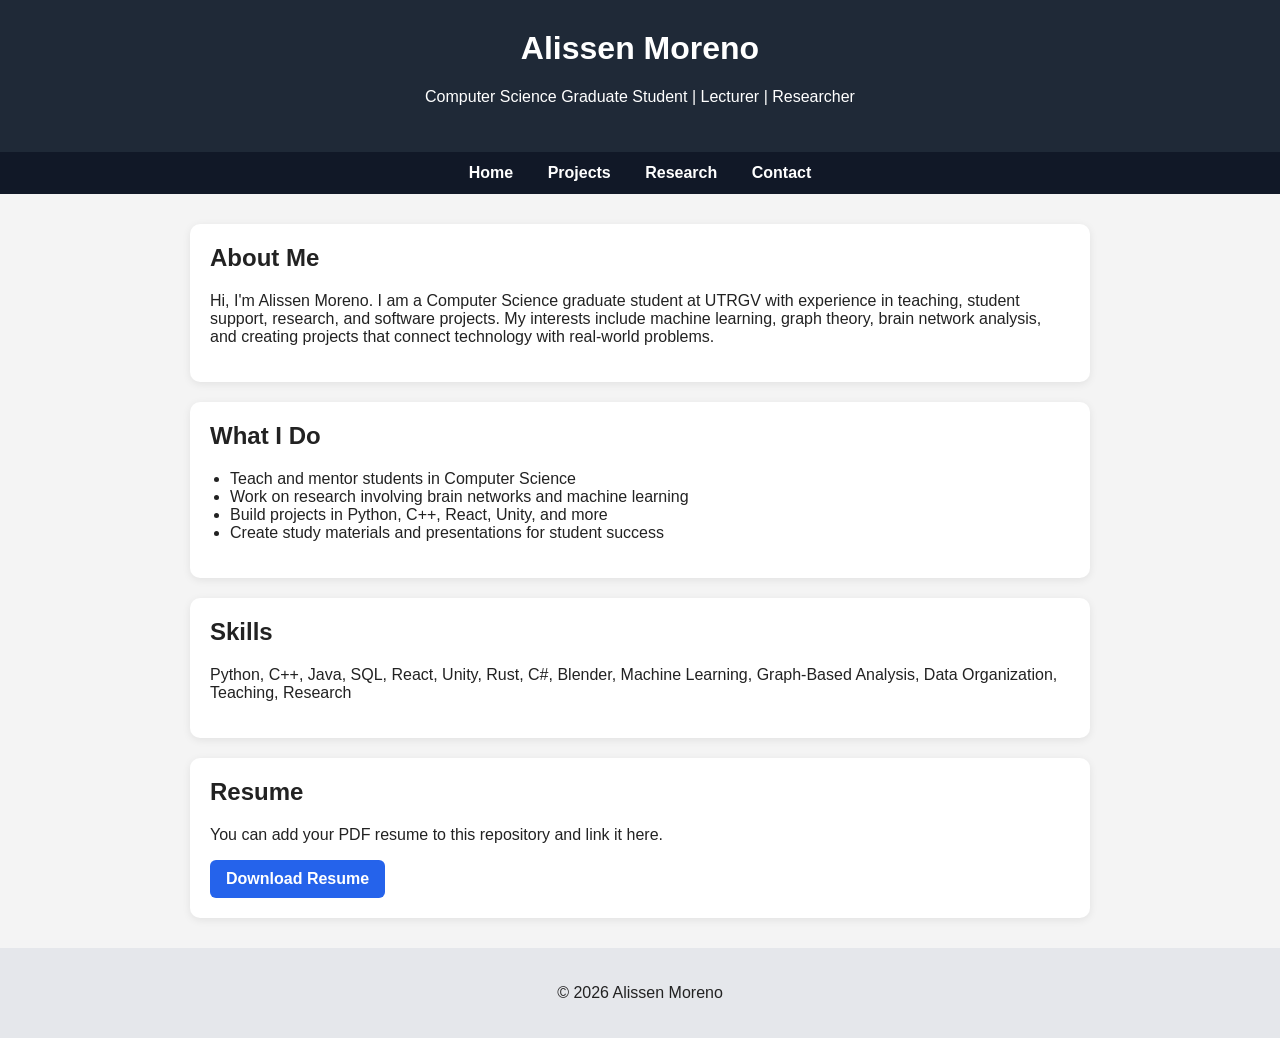
==== index.html @ 90a67d07 "starting out the webpage" ====
<!DOCTYPE html>
<html lang="en">
<head>
    <meta charset="UTF-8">
    <meta name="viewport" content="width=device-width, initial-scale=1.0">
    <title>Alissen Moreno | Home</title>
    <link rel="stylesheet" href="style.css">
</head>
<body>

    <header>
        <h1>Alissen Moreno</h1>
        <p>Computer Science Graduate Student | Lecturer | Researcher</p>
    </header>

    <nav>
        <a href="index.html">Home</a>
        <a href="projects.html">Projects</a>
        <a href="research.html">Research</a>
        <a href="contact.html">Contact</a>
    </nav>

    <main>
        <section class="card">
            <h2>About Me</h2>
            <p>
                Hi, I'm Alissen Moreno. I am a Computer Science graduate student at UTRGV
                with experience in teaching, student support, research, and software projects.
                My interests include machine learning, graph theory, brain network analysis,
                and creating projects that connect technology with real-world problems.
            </p>
        </section>

        <section class="card">
            <h2>What I Do</h2>
            <ul>
                <li>Teach and mentor students in Computer Science</li>
                <li>Work on research involving brain networks and machine learning</li>
                <li>Build projects in Python, C++, React, Unity, and more</li>
                <li>Create study materials and presentations for student success</li>
            </ul>
        </section>

        <section class="card">
            <h2>Skills</h2>
            <p>
                Python, C++, Java, SQL, React, Unity, Rust, C#, Blender, Machine Learning,
                Graph-Based Analysis, Data Organization, Teaching, Research
            </p>
        </section>

        <section class="card">
            <h2>Resume</h2>
            <p>You can add your PDF resume to this repository and link it here.</p>
            <a class="button" href="resume.pdf" target="_blank">Download Resume</a>
        </section>
    </main>

    <footer>
        <p>© 2026 Alissen Moreno</p>
    </footer>

</body>
</html>
---- style.css ----
body {
    font-family: Arial, sans-serif;
    margin: 0;
    background-color: #f4f4f4;
    color: #222;
}

header {
    background-color: #1f2937;
    color: white;
    text-align: center;
    padding: 30px 20px;
}

nav {
    background-color: #111827;
    text-align: center;
    padding: 12px;
}

nav a {
    color: white;
    text-decoration: none;
    margin: 0 15px;
    font-weight: bold;
}

nav a:hover {
    text-decoration: underline;
}

main {
    max-width: 900px;
    margin: 30px auto;
    padding: 0 20px;
}

.card {
    background-color: white;
    padding: 20px;
    margin-bottom: 20px;
    border-radius: 10px;
    box-shadow: 0 2px 8px rgba(0, 0, 0, 0.08);
}

h1, h2 {
    margin-top: 0;
}

ul {
    padding-left: 20px;
}

.button {
    display: inline-block;
    background-color: #2563eb;
    color: white;
    padding: 10px 16px;
    text-decoration: none;
    border-radius: 6px;
    font-weight: bold;
}

.button:hover {
    background-color: #1d4ed8;
}

footer {
    text-align: center;
    padding: 20px;
    background-color: #e5e7eb;
    margin-top: 30px;
}
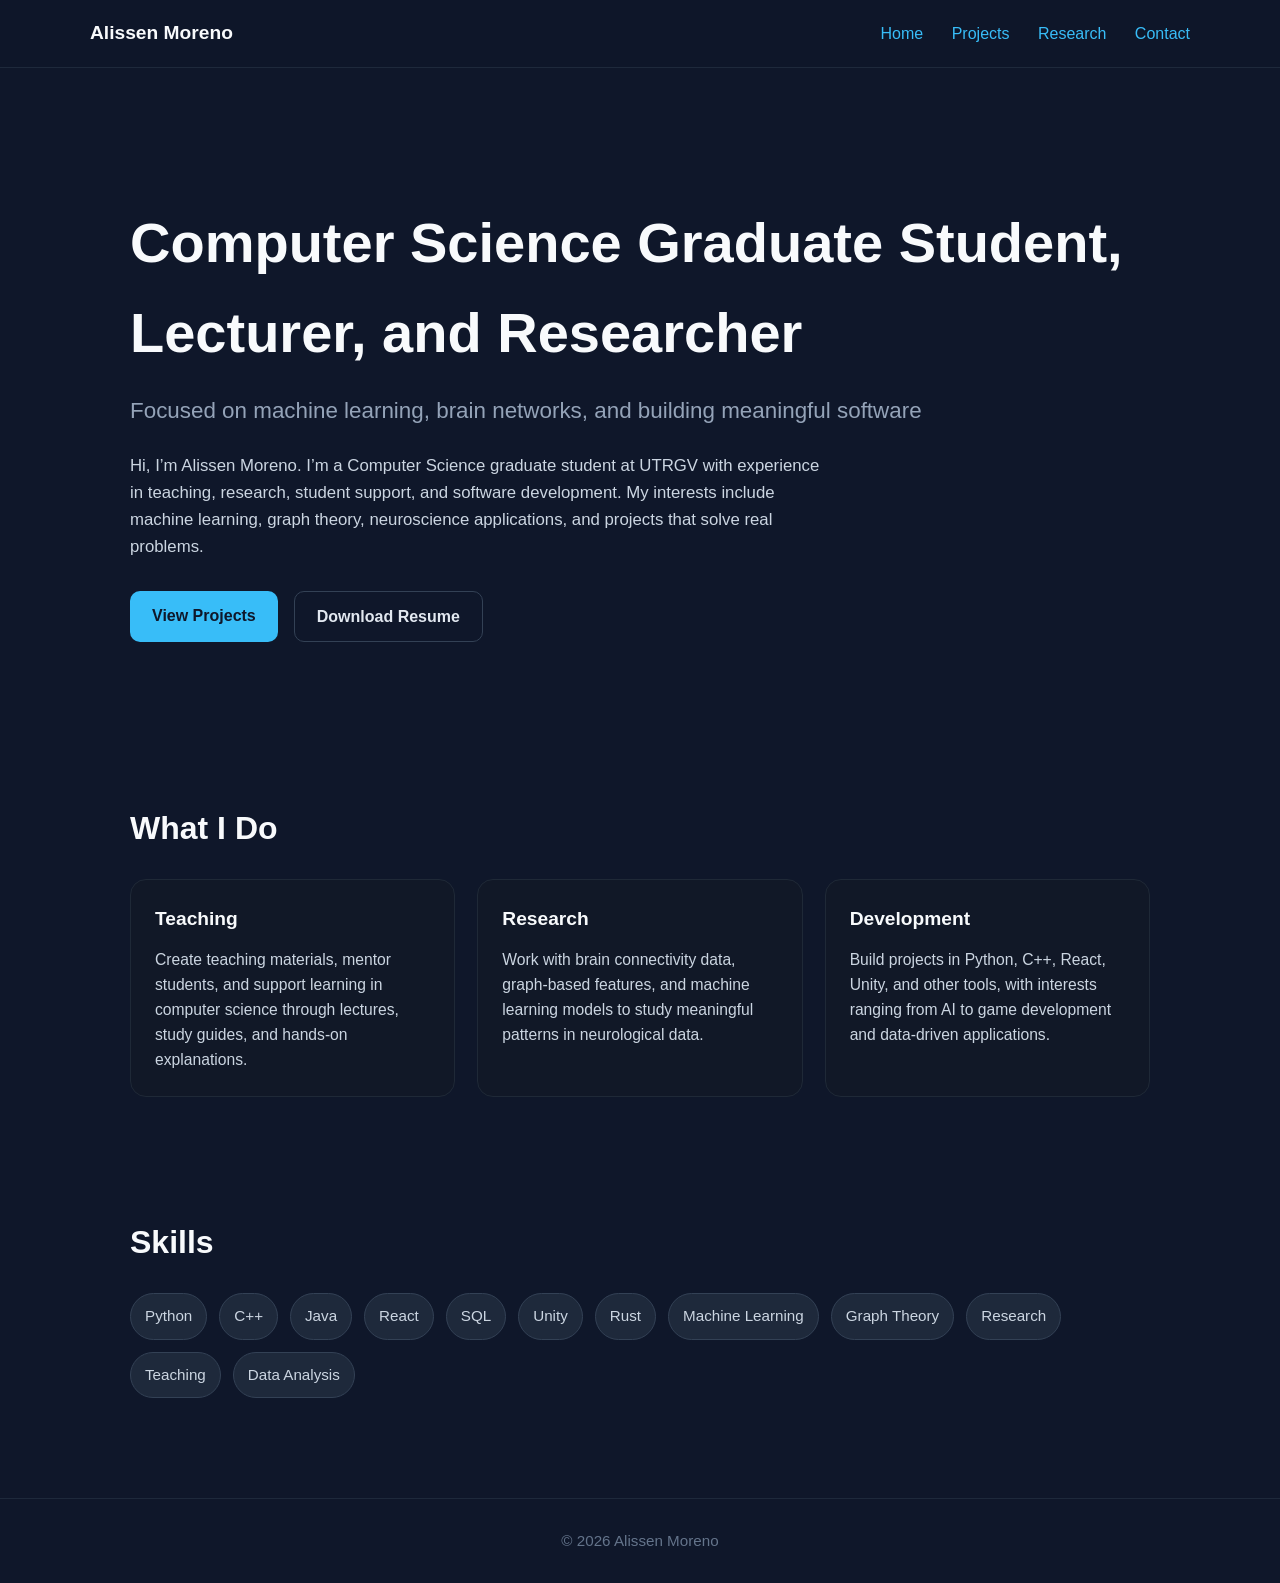
==== commit d8e3107f: "changed overall design" ====
--- a/index.html
+++ b/index.html
@@ -3,58 +3,82 @@
 <head>
     <meta charset="UTF-8">
     <meta name="viewport" content="width=device-width, initial-scale=1.0">
-    <title>Alissen Moreno | Home</title>
+    <title>Alissen Moreno | Portfolio</title>
     <link rel="stylesheet" href="style.css">
 </head>
 <body>
 
-    <header>
-        <h1>Alissen Moreno</h1>
-        <p>Computer Science Graduate Student | Lecturer | Researcher</p>
-    </header>
-
     <nav>
-        <a href="index.html">Home</a>
-        <a href="projects.html">Projects</a>
-        <a href="research.html">Research</a>
-        <a href="contact.html">Contact</a>
+        <div class="nav-container">
+            <div class="logo">Alissen Moreno</div>
+            <div class="nav-links">
+                <a href="index.html">Home</a>
+                <a href="projects.html">Projects</a>
+                <a href="research.html">Research</a>
+                <a href="contact.html">Contact</a>
+            </div>
+        </div>
     </nav>
 
-    <main>
-        <section class="card">
-            <h2>About Me</h2>
-            <p>
-                Hi, I'm Alissen Moreno. I am a Computer Science graduate student at UTRGV
-                with experience in teaching, student support, research, and software projects.
-                My interests include machine learning, graph theory, brain network analysis,
-                and creating projects that connect technology with real-world problems.
-            </p>
-        </section>
+    <section class="hero">
+        <h1>Computer Science Graduate Student, Lecturer, and Researcher</h1>
+        <h2>Focused on machine learning, brain networks, and building meaningful software</h2>
+        <p>
+            Hi, I’m Alissen Moreno. I’m a Computer Science graduate student at UTRGV with
+            experience in teaching, research, student support, and software development.
+            My interests include machine learning, graph theory, neuroscience applications,
+            and projects that solve real problems.
+        </p>
+        <div class="button-group">
+            <a href="projects.html" class="btn btn-primary">View Projects</a>
+            <a href="resume.pdf" class="btn btn-secondary" target="_blank">Download Resume</a>
+        </div>
+    </section>
 
-        <section class="card">
-            <h2>What I Do</h2>
-            <ul>
-                <li>Teach and mentor students in Computer Science</li>
-                <li>Work on research involving brain networks and machine learning</li>
-                <li>Build projects in Python, C++, React, Unity, and more</li>
-                <li>Create study materials and presentations for student success</li>
-            </ul>
-        </section>
+    <section class="section">
+        <h2>What I Do</h2>
+        <div class="grid">
+            <div class="card">
+                <h3>Teaching</h3>
+                <p>
+                    Create teaching materials, mentor students, and support learning in computer science
+                    through lectures, study guides, and hands-on explanations.
+                </p>
+            </div>
+            <div class="card">
+                <h3>Research</h3>
+                <p>
+                    Work with brain connectivity data, graph-based features, and machine learning models
+                    to study meaningful patterns in neurological data.
+                </p>
+            </div>
+            <div class="card">
+                <h3>Development</h3>
+                <p>
+                    Build projects in Python, C++, React, Unity, and other tools, with interests ranging
+                    from AI to game development and data-driven applications.
+                </p>
+            </div>
+        </div>
+    </section>
 
-        <section class="card">
-            <h2>Skills</h2>
-            <p>
-                Python, C++, Java, SQL, React, Unity, Rust, C#, Blender, Machine Learning,
-                Graph-Based Analysis, Data Organization, Teaching, Research
-            </p>
-        </section>
-
-        <section class="card">
-            <h2>Resume</h2>
-            <p>You can add your PDF resume to this repository and link it here.</p>
-            <a class="button" href="resume.pdf" target="_blank">Download Resume</a>
-        </section>
-    </main>
+    <section class="section">
+        <h2>Skills</h2>
+        <div class="skills-list">
+            <span class="skill-pill">Python</span>
+            <span class="skill-pill">C++</span>
+            <span class="skill-pill">Java</span>
+            <span class="skill-pill">React</span>
+            <span class="skill-pill">SQL</span>
+            <span class="skill-pill">Unity</span>
+            <span class="skill-pill">Rust</span>
+            <span class="skill-pill">Machine Learning</span>
+            <span class="skill-pill">Graph Theory</span>
+            <span class="skill-pill">Research</span>
+            <span class="skill-pill">Teaching</span>
+            <span class="skill-pill">Data Analysis</span>
+        </div>
+    </section>
 
     <footer>
         <p>© 2026 Alissen Moreno</p>
--- a/style.css
+++ b/style.css
@@ -1,73 +1,229 @@
+* {
+    margin: 0;
+    padding: 0;
+    box-sizing: border-box;
+}
+
 body {
-    font-family: Arial, sans-serif;
-    margin: 0;
-    background-color: #f4f4f4;
-    color: #222;
-}
-
-header {
-    background-color: #1f2937;
-    color: white;
+    font-family: "Inter", "Segoe UI", Arial, sans-serif;
+    background: #0f172a;
+    color: #e2e8f0;
+    line-height: 1.6;
+}
+
+a {
+    color: #38bdf8;
+    text-decoration: none;
+}
+
+a:hover {
+    color: #7dd3fc;
+}
+
+nav {
+    width: 100%;
+    background: rgba(15, 23, 42, 0.95);
+    border-bottom: 1px solid #1e293b;
+    padding: 18px 40px;
+    position: sticky;
+    top: 0;
+    z-index: 1000;
+}
+
+.nav-container {
+    max-width: 1100px;
+    margin: 0 auto;
+    display: flex;
+    justify-content: space-between;
+    align-items: center;
+}
+
+.logo {
+    font-size: 1.2rem;
+    font-weight: 700;
+    color: #f8fafc;
+}
+
+.nav-links a {
+    margin-left: 24px;
+    font-weight: 500;
+    transition: 0.3s ease;
+}
+
+.hero {
+    max-width: 1100px;
+    margin: 0 auto;
+    padding: 100px 40px 70px;
+    display: flex;
+    flex-direction: column;
+    justify-content: center;
+    min-height: 75vh;
+}
+
+.hero h1 {
+    font-size: 3.5rem;
+    color: #f8fafc;
+    margin-bottom: 16px;
+}
+
+.hero h2 {
+    font-size: 1.4rem;
+    font-weight: 400;
+    color: #94a3b8;
+    margin-bottom: 24px;
+}
+
+.hero p {
+    max-width: 700px;
+    font-size: 1.05rem;
+    color: #cbd5e1;
+    margin-bottom: 30px;
+}
+
+.button-group {
+    display: flex;
+    gap: 16px;
+    flex-wrap: wrap;
+}
+
+.btn {
+    display: inline-block;
+    padding: 12px 22px;
+    border-radius: 10px;
+    font-weight: 600;
+    transition: 0.3s ease;
+}
+
+.btn-primary {
+    background: #38bdf8;
+    color: #0f172a;
+}
+
+.btn-primary:hover {
+    background: #7dd3fc;
+    color: #020617;
+}
+
+.btn-secondary {
+    border: 1px solid #334155;
+    color: #e2e8f0;
+}
+
+.btn-secondary:hover {
+    background: #1e293b;
+}
+
+.section {
+    max-width: 1100px;
+    margin: 0 auto;
+    padding: 60px 40px;
+}
+
+.section h2 {
+    font-size: 2rem;
+    margin-bottom: 25px;
+    color: #f8fafc;
+}
+
+.grid {
+    display: grid;
+    grid-template-columns: repeat(auto-fit, minmax(280px, 1fr));
+    gap: 22px;
+}
+
+.card {
+    background: #111827;
+    border: 1px solid #1f2937;
+    border-radius: 16px;
+    padding: 24px;
+    transition: transform 0.25s ease, box-shadow 0.25s ease, border-color 0.25s ease;
+}
+
+.card:hover {
+    transform: translateY(-6px);
+    border-color: #38bdf8;
+    box-shadow: 0 10px 30px rgba(56, 189, 248, 0.12);
+}
+
+.card h3 {
+    color: #f8fafc;
+    margin-bottom: 12px;
+    font-size: 1.2rem;
+}
+
+.card p {
+    color: #cbd5e1;
+    font-size: 0.98rem;
+}
+
+.skills-list {
+    display: flex;
+    flex-wrap: wrap;
+    gap: 12px;
+}
+
+.skill-pill {
+    background: #1e293b;
+    color: #cbd5e1;
+    padding: 10px 14px;
+    border-radius: 999px;
+    font-size: 0.95rem;
+    border: 1px solid #334155;
+}
+
+.page-header {
+    max-width: 1100px;
+    margin: 0 auto;
+    padding: 80px 40px 30px;
+}
+
+.page-header h1 {
+    font-size: 3rem;
+    color: #f8fafc;
+    margin-bottom: 10px;
+}
+
+.page-header p {
+    color: #94a3b8;
+    font-size: 1.05rem;
+}
+
+.contact-box {
+    max-width: 800px;
+}
+
+footer {
     text-align: center;
     padding: 30px 20px;
-}
-
-nav {
-    background-color: #111827;
-    text-align: center;
-    padding: 12px;
-}
-
-nav a {
-    color: white;
-    text-decoration: none;
-    margin: 0 15px;
-    font-weight: bold;
-}
-
-nav a:hover {
-    text-decoration: underline;
-}
-
-main {
-    max-width: 900px;
-    margin: 30px auto;
-    padding: 0 20px;
-}
-
-.card {
-    background-color: white;
-    padding: 20px;
-    margin-bottom: 20px;
-    border-radius: 10px;
-    box-shadow: 0 2px 8px rgba(0, 0, 0, 0.08);
-}
-
-h1, h2 {
-    margin-top: 0;
-}
-
-ul {
-    padding-left: 20px;
-}
-
-.button {
-    display: inline-block;
-    background-color: #2563eb;
-    color: white;
-    padding: 10px 16px;
-    text-decoration: none;
-    border-radius: 6px;
-    font-weight: bold;
-}
-
-.button:hover {
-    background-color: #1d4ed8;
-}
-
-footer {
-    text-align: center;
-    padding: 20px;
-    background-color: #e5e7eb;
-    margin-top: 30px;
+    margin-top: 40px;
+    border-top: 1px solid #1e293b;
+    color: #64748b;
+    font-size: 0.95rem;
+}
+
+@media (max-width: 768px) {
+    nav {
+        padding: 18px 20px;
+    }
+
+    .nav-container {
+        flex-direction: column;
+        gap: 12px;
+    }
+
+    .nav-links a {
+        margin: 0 10px;
+    }
+
+    .hero,
+    .section,
+    .page-header {
+        padding-left: 20px;
+        padding-right: 20px;
+    }
+
+    .hero h1,
+    .page-header h1 {
+        font-size: 2.3rem;
+    }
 }
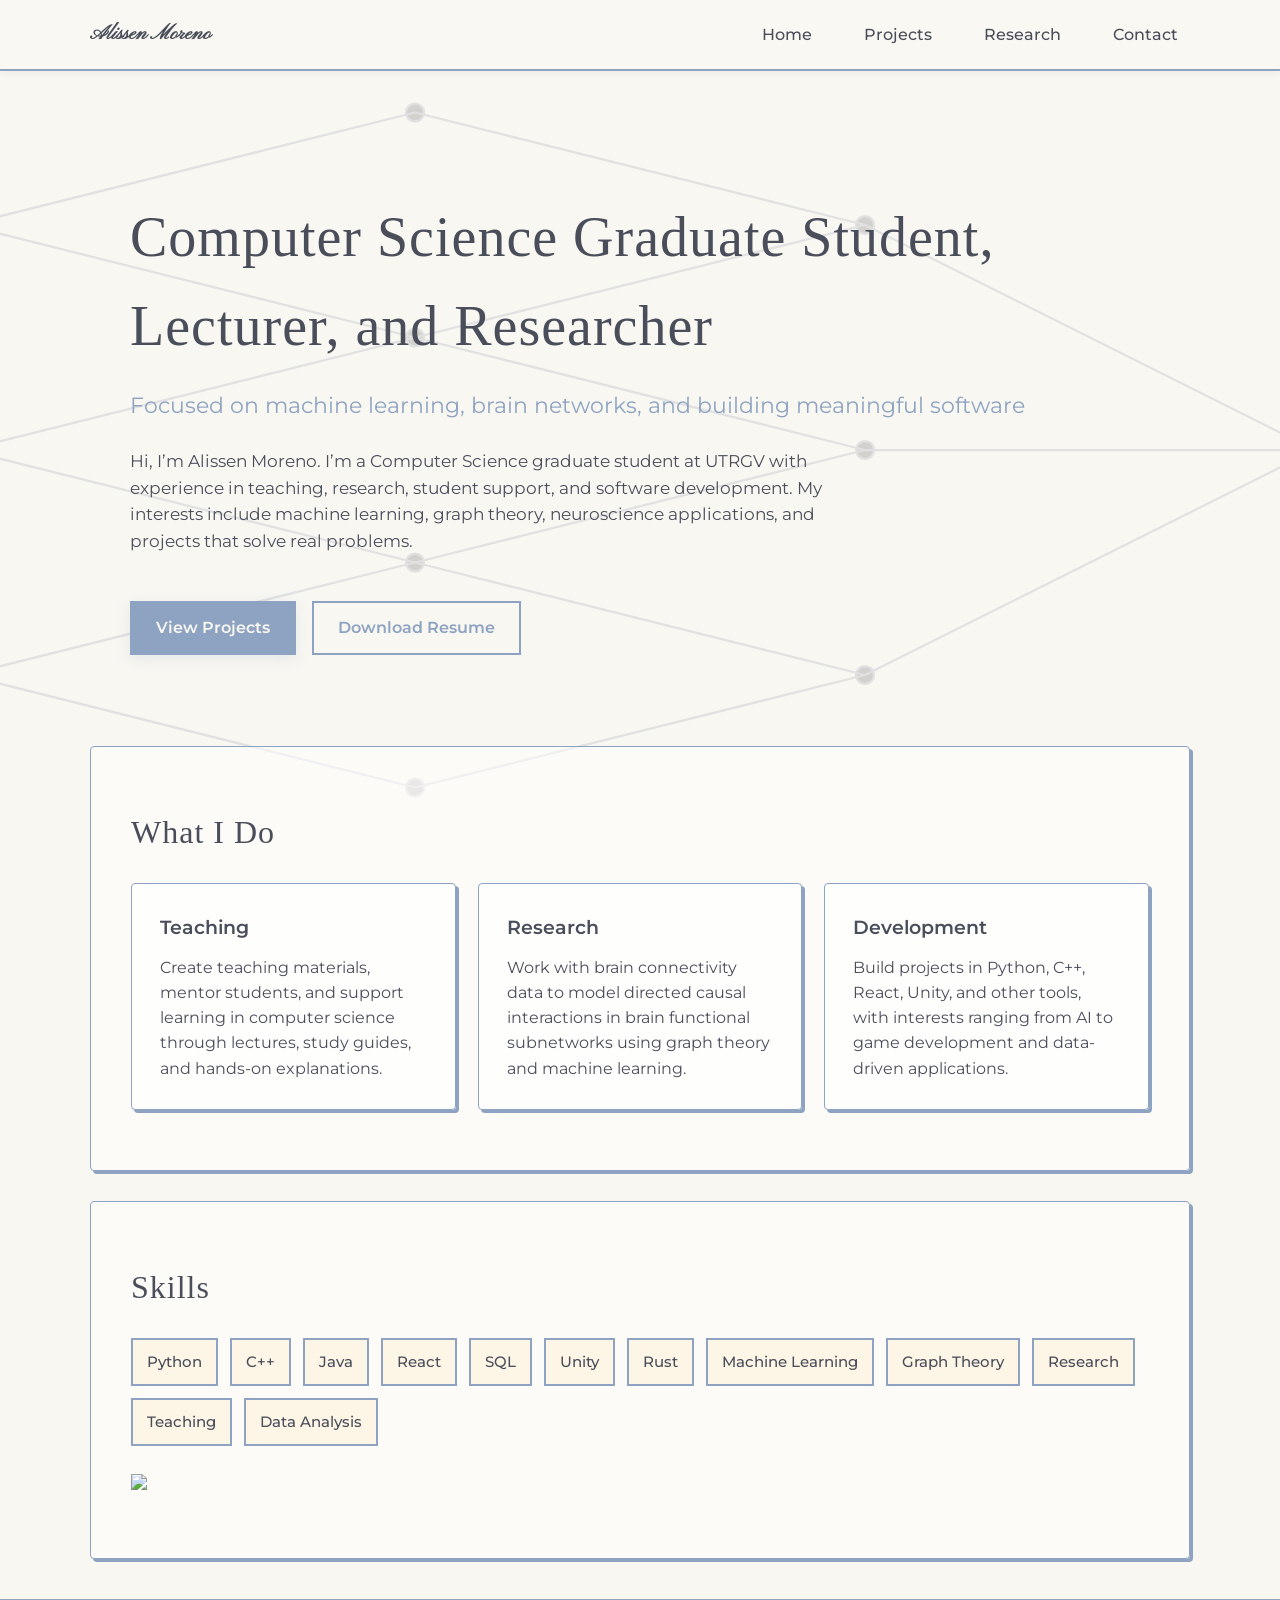
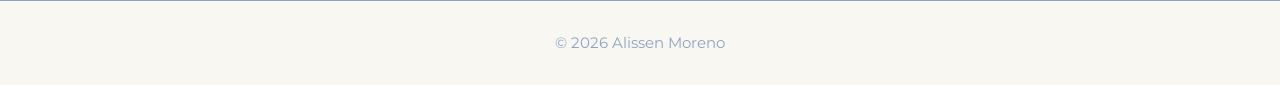
==== commit e922a6d7: "Changed the UI to softer pastels" ====
--- a/index.html
+++ b/index.html
@@ -21,6 +21,25 @@
     </nav>
 
     <section class="hero">
+        <div style="position: absolute; top: 0; left: 0; width: 100%; height: 100%; z-index: -1; overflow: hidden; opacity: 0.15;">
+            <svg width="100%" height="100%" xmlns="http://www.w3.org/2000/svg" viewBox="0 0 800 400" preserveAspectRatio="xMidYMid slice">
+                <g stroke="#5C6C8B" stroke-width="1">
+                    <!-- Nodes -->
+                    <circle cx="100" cy="100" r="4"/> <circle cx="100" cy="200" r="4"/> <circle cx="100" cy="300" r="4"/>
+                    <circle cx="300" cy="50" r="4"/> <circle cx="300" cy="150" r="4"/> <circle cx="300" cy="250" r="4"/> <circle cx="300" cy="350" r="4"/>
+                    <circle cx="500" cy="100" r="4"/> <circle cx="500" cy="200" r="4"/> <circle cx="500" cy="300" r="4"/>
+                    <circle cx="700" cy="200" r="4"/>
+                    <!-- Edges -->
+                    <line x1="100" y1="100" x2="300" y2="50"/> <line x1="100" y1="100" x2="300" y2="150"/>
+                    <line x1="100" y1="200" x2="300" y2="150"/> <line x1="100" y1="200" x2="300" y2="250"/>
+                    <line x1="100" y1="300" x2="300" y2="250"/> <line x1="100" y1="300" x2="300" y2="350"/>
+                    <line x1="300" y1="50" x2="500" y2="100"/> <line x1="300" y1="150" x2="500" y2="100"/> <line x1="300" y1="150" x2="500" y2="200"/>
+                    <line x1="300" y1="250" x2="500" y2="200"/> <line x1="300" y1="250" x2="500" y2="300"/>
+                    <line x1="300" y1="350" x2="500" y2="300"/>
+                    <line x1="500" y1="100" x2="700" y2="200"/> <line x1="500" y1="200" x2="700" y2="200"/> <line x1="500" y1="300" x2="700" y2="200"/>
+                </g>
+            </svg>
+        </div>
         <h1>Computer Science Graduate Student, Lecturer, and Researcher</h1>
         <h2>Focused on machine learning, brain networks, and building meaningful software</h2>
         <p>
@@ -48,8 +67,8 @@
             <div class="card">
                 <h3>Research</h3>
                 <p>
-                    Work with brain connectivity data, graph-based features, and machine learning models
-                    to study meaningful patterns in neurological data.
+                    Work with brain connectivity data to model directed causal interactions in brain 
+                    functional subnetworks using graph theory and machine learning.
                 </p>
             </div>
             <div class="card">
@@ -78,6 +97,8 @@
             <span class="skill-pill">Teaching</span>
             <span class="skill-pill">Data Analysis</span>
         </div>
+        <br>
+        <img src="https://github-readme-stats.vercel.app/api/top-langs/?username=AlyCat61&layout=compact&theme=flat&hide_border=true&langs_count=6&title_color=5C6C8B&text_color=4A4E5A&bg_color=F9F7F2" />
     </section>
 
     <footer>
--- a/style.css
+++ b/style.css
@@ -1,33 +1,42 @@
+@import url('https://fonts.googleapis.com/css2?family=IM+Fell+English+SC&family=Pinyon+Script&family=Montserrat:wght@400;500;600;700&display=swap');
+
 * {
     margin: 0;
     padding: 0;
     box-sizing: border-box;
 }
 
+html {
+    scroll-behavior: smooth;
+}
+
 body {
-    font-family: "Inter", "Segoe UI", Arial, sans-serif;
-    background: #0f172a;
-    color: #e2e8f0;
+    font-family: "Montserrat", sans-serif;
+    background: #F9F7F2;
+    color: #4A4E5A;
     line-height: 1.6;
 }
 
 a {
-    color: #38bdf8;
+    color: #6B9FBF;
     text-decoration: none;
+    transition: color 0.3s ease;
 }
 
 a:hover {
-    color: #7dd3fc;
+    color: #5C8CB5;
 }
 
 nav {
     width: 100%;
-    background: rgba(15, 23, 42, 0.95);
-    border-bottom: 1px solid #1e293b;
+    background: rgba(250, 248, 243, 0.95);
+    border-bottom: 2px solid #8DA3C1;
     padding: 18px 40px;
     position: sticky;
     top: 0;
     z-index: 1000;
+    backdrop-filter: blur(10px);
+    box-shadow: 0 2px 8px rgba(0, 0, 0, 0.05);
 }
 
 .nav-container {
@@ -39,15 +48,33 @@
 }
 
 .logo {
-    font-size: 1.2rem;
+    font-size: 1.3rem;
     font-weight: 700;
-    color: #f8fafc;
+    color: #4A4E5A;
+    font-family: "Pinyon Script", cursive;
+    transition: 0.3s ease;
+    cursor: pointer;
+}
+
+.logo:hover {
+    transform: scale(1.05);
+    color: #8DA3C1;
 }
 
 .nav-links a {
     margin-left: 24px;
     font-weight: 500;
     transition: 0.3s ease;
+    position: relative;
+    padding: 8px 12px;
+    border-radius: 0;
+    color: #4A4E5A;
+    border-bottom: 2px solid transparent;
+}
+
+.nav-links a:hover {
+    color: #8DA3C1;
+    border-bottom: 2px solid #8DA3C1;
 }
 
 .hero {
@@ -62,21 +89,25 @@
 
 .hero h1 {
     font-size: 3.5rem;
-    color: #f8fafc;
+    color: #4A4E5A;
     margin-bottom: 16px;
+    font-family: "IM Fell English SC", serif;
+    font-weight: 400;
+    letter-spacing: 1px;
 }
 
 .hero h2 {
     font-size: 1.4rem;
     font-weight: 400;
-    color: #94a3b8;
+    color: #8DA3C1;
     margin-bottom: 24px;
+    font-family: "Montserrat", sans-serif;
 }
 
 .hero p {
     max-width: 700px;
     font-size: 1.05rem;
-    color: #cbd5e1;
+    color: #4A4E5A;
     margin-bottom: 30px;
 }
 
@@ -88,41 +119,92 @@
 
 .btn {
     display: inline-block;
-    padding: 12px 22px;
-    border-radius: 10px;
+    padding: 12px 24px;
+    border-radius: 0;
     font-weight: 600;
-    transition: 0.3s ease;
+    transition: all 0.3s ease;
+    border: none;
+    cursor: pointer;
+    text-align: center;
+    position: relative;
+    overflow: hidden;
+    margin-top: 16px;
+    font-family: "Montserrat", sans-serif;
+}
+
+.btn::before {
+    content: "";
+    position: absolute;
+    top: 50%;
+    left: 50%;
+    width: 0;
+    height: 0;
+    border-radius: 50%;
+    background: rgba(255, 255, 255, 0.1);
+    transform: translate(-50%, -50%);
+    transition: width 0.6s, height 0.6s;
+}
+
+.btn:active::before {
+    width: 300px;
+    height: 300px;
 }
 
 .btn-primary {
-    background: #38bdf8;
-    color: #0f172a;
+    background: #8DA3C1;
+    color: #F9F7F2;
+    box-shadow: 0 4px 15px rgba(141, 163, 193, 0.2);
+    border: 2px solid #8DA3C1;
 }
 
 .btn-primary:hover {
-    background: #7dd3fc;
-    color: #020617;
+    background: #5C6C8B;
+    border-color: #5C6C8B;
+    transform: translateY(-2px);
+    box-shadow: 0 8px 25px rgba(92, 108, 139, 0.3);
 }
 
 .btn-secondary {
-    border: 1px solid #334155;
-    color: #e2e8f0;
+    border: 2px solid #8DA3C1;
+    color: #8DA3C1;
+    background: transparent;
 }
 
 .btn-secondary:hover {
-    background: #1e293b;
+    background: rgba(92, 108, 139, 0.15);
+    border-color: #5C6C8B;
+    color: #5C6C8B;
+    transform: translateY(-2px);
+    box-shadow: 0 8px 25px rgba(92, 108, 139, 0.25);
+}
+
+.section, .card, .page-header, .contact-box {
+    border: 1px solid #8DA3C1;
+    border-radius: 4px;
+    box-shadow: 3px 3px 0px #8DA3C1;
+    transition: all 0.2s ease-in-out;
+}
+
+.section:hover, .card:hover, .page-header:hover, .contact-box:hover {
+    transform: translate(-3px, -3px);
+    box-shadow: 8px 8px 0px #8DA3C1;
 }
 
 .section {
     max-width: 1100px;
     margin: 0 auto;
     padding: 60px 40px;
+    margin-bottom: 30px;
+    background: rgba(255, 255, 255, 0.5);
 }
 
 .section h2 {
     font-size: 2rem;
     margin-bottom: 25px;
-    color: #f8fafc;
+    color: #4A4E5A;
+    font-family: "IM Fell English SC", serif;
+    font-weight: 400;
+    letter-spacing: 1px;
 }
 
 .grid {
@@ -132,28 +214,40 @@
 }
 
 .card {
-    background: #111827;
-    border: 1px solid #1f2937;
-    border-radius: 16px;
-    padding: 24px;
-    transition: transform 0.25s ease, box-shadow 0.25s ease, border-color 0.25s ease;
-}
-
-.card:hover {
-    transform: translateY(-6px);
-    border-color: #38bdf8;
-    box-shadow: 0 10px 30px rgba(56, 189, 248, 0.12);
+    background: rgba(255, 255, 255, 0.7);
+    padding: 28px;
+    position: relative;
+    overflow: hidden;
+}
+
+.card::before {
+    content: "";
+    position: absolute;
+    top: 0;
+    left: -100%;
+    width: 100%;
+    height: 100%;
+    background: linear-gradient(90deg, transparent, rgba(141, 163, 193, 0.1), transparent);
+    transition: left 0.5s ease;
+}
+
+.card:hover::before {
+    left: 100%;
 }
 
 .card h3 {
-    color: #f8fafc;
+    color: #4A4E5A;
     margin-bottom: 12px;
     font-size: 1.2rem;
+    font-weight: 600;
+    font-family: "Montserrat", sans-serif;
 }
 
 .card p {
-    color: #cbd5e1;
+    color: #4A4E5A;
     font-size: 0.98rem;
+    position: relative;
+    z-index: 1;
 }
 
 .skills-list {
@@ -163,41 +257,59 @@
 }
 
 .skill-pill {
-    background: #1e293b;
-    color: #cbd5e1;
+    background: #FDF5E6;
+    color: #4A4E5A;
     padding: 10px 14px;
-    border-radius: 999px;
+    border-radius: 0;
     font-size: 0.95rem;
-    border: 1px solid #334155;
+    border: 2px solid #8DA3C1;
+    transition: all 0.3s ease;
+    cursor: default;
+    font-weight: 500;
+}
+
+.skill-pill:hover {
+    border-color: #5C6C8B;
+    color: #5C6C8B;
+    background: rgba(92, 108, 139, 0.15);
+    box-shadow: 0 6px 16px rgba(92, 108, 139, 0.25);
+    transform: translateY(-2px);
 }
 
 .page-header {
     max-width: 1100px;
     margin: 0 auto;
     padding: 80px 40px 30px;
+    margin-bottom: 30px;
+    background: rgba(255, 255, 255, 0.5);
 }
 
 .page-header h1 {
     font-size: 3rem;
-    color: #f8fafc;
+    color: #4A4E5A;
     margin-bottom: 10px;
+    font-family: "IM Fell English SC", serif;
+    font-weight: 400;
+    letter-spacing: 1px;
 }
 
 .page-header p {
-    color: #94a3b8;
+    color: #8DA3C1;
     font-size: 1.05rem;
 }
 
 .contact-box {
     max-width: 800px;
+    background: rgba(255, 255, 255, 0.5);
+    padding: 40px;
 }
 
 footer {
     text-align: center;
     padding: 30px 20px;
     margin-top: 40px;
-    border-top: 1px solid #1e293b;
-    color: #64748b;
+    border-top: 2px solid #8DA3C1;
+    color: #8DA3C1;
     font-size: 0.95rem;
 }
 
@@ -217,7 +329,8 @@
 
     .hero,
     .section,
-    .page-header {
+    .page-header,
+    .contact-box {
         padding-left: 20px;
         padding-right: 20px;
     }
@@ -226,4 +339,13 @@
     .page-header h1 {
         font-size: 2.3rem;
     }
+
+    .btn {
+        padding: 10px 20px;
+        font-size: 0.95rem;
+    }
+
+    .card {
+        padding: 20px;
+    }
 }
